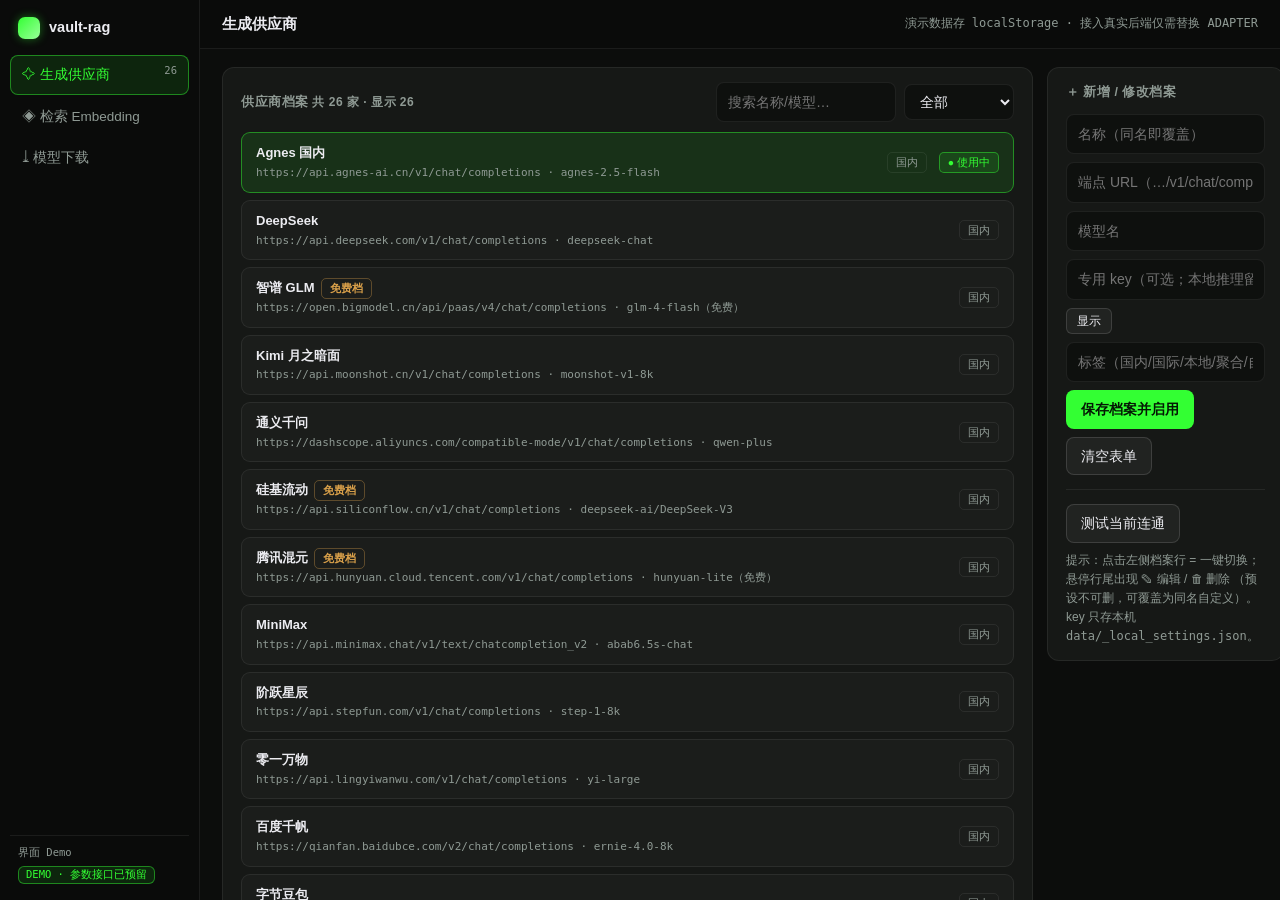
==== docs/model_manager_demo.html @ d308fff3 "docs: standalone model-manager UI demo (cc-switch providers + LM Studio downloader, 26 presets)" ====
<!DOCTYPE html>
<html lang="zh-CN">
<head>
<meta charset="UTF-8">
<meta name="viewport" content="width=device-width, initial-scale=1.0">
<title>vault-rag · 模型管理 Demo</title>
<!--
  ═══════════════════════════════════════════════════════════════
  模型管理界面 Demo（单文件 · 双击即用 · 数据存 localStorage）

  设计目标：
    · 生成供应商管理 = cc-switch 形态（预设库/搜索/增删改/一键切换/测活）
    · 模型下载      = LM Studio 形态（浏览仓库→文件列表→队列进度→已下载）
    · 检索 Embedding = 来源链模式 + 端点档案 + 内置引擎状态

  参数接入：真实环境把底部 ADAPTER 区的 DEMO 置 false，并实现
  window.VaultRagAPI = { get/post/del } 指向后端 /api/* 端点即可，
  界面层只消费参数（profiles/ggufs/presets/downloads），不掺逻辑。
  ═══════════════════════════════════════════════════════════════
-->
<style>
:root {
  --bg: #0c0d0c; --surface: #161816; --surface2: #1e211f;
  --line: rgba(255,255,255,.07); --line2: rgba(255,255,255,.13);
  --fg: #ececf1; --muted: #8f9a94;
  --green: #33ff33; --green-dim: rgba(51,255,51,.11); --green-line: rgba(51,255,51,.45);
  --warn: #d9a04a; --err: #e06c5f;
  --radius: 12px; --mono: "Cascadia Code","JetBrains Mono",Consolas,monospace;
}
* { box-sizing: border-box; margin: 0; padding: 0; }
html, body { height: 100%; }
body { background: var(--bg); color: var(--fg);
  font: 14px/1.6 "Segoe UI Variable","Segoe UI","Microsoft YaHei",sans-serif; }
::-webkit-scrollbar { width: 9px; }
::-webkit-scrollbar-thumb { background: rgba(255,255,255,.12); border-radius: 6px; }
::-webkit-scrollbar-thumb:hover { background: rgba(51,255,51,.5); }

.app { display: flex; height: 100vh; }
/* ---------- 侧栏 ---------- */
.sidebar { width: 200px; flex-shrink: 0; background: #0a0b0a;
  border-right: 1px solid var(--line); padding: 14px 10px; display: flex; flex-direction: column; }
.brand { display: flex; align-items: center; gap: 9px; padding: 2px 8px 14px;
  font-weight: 650; font-size: 14.5px; }
.brand .dot-logo { width: 22px; height: 22px; border-radius: 7px; flex-shrink: 0;
  background: linear-gradient(135deg, #33ff33, #99ff99);
  box-shadow: 0 0 10px rgba(51,255,51,.4); }
.side-nav { flex: 1; }
.nav-item { display: block; width: 100%; text-align: left; background: none;
  border: 1px solid transparent; border-radius: 8px; color: var(--muted);
  font-size: 13.5px; padding: 8px 11px; margin: 2px 0; cursor: pointer; position: relative;
  transition: all .14s; }
.nav-item:hover { color: var(--fg); background: rgba(255,255,255,.045); }
.nav-item.active { color: var(--green); background: var(--green-dim); border-color: var(--green-line); }
.nav-item .cnt { float: right; font: 10.5px var(--mono); color: var(--muted); }
.side-foot { border-top: 1px solid var(--line); padding: 10px 8px 2px;
  font: 10.5px var(--mono); color: var(--muted); }
.demo-badge { display: inline-block; background: var(--green-dim); color: var(--green);
  border: 1px solid var(--green-line); border-radius: 6px; padding: 1px 7px;
  font-size: 10.5px; margin-top: 6px; }

/* ---------- 内容 ---------- */
.content { flex: 1; display: flex; flex-direction: column; min-width: 0; }
.topbar { display: flex; align-items: center; justify-content: space-between;
  padding: 12px 22px; border-bottom: 1px solid var(--line); background: rgba(10,11,10,.8); }
.topbar h2 { font-size: 15px; }
main { flex: 1; overflow-y: auto; padding: 18px 22px; }
.panel { display: none; }
.panel.active { display: block; animation: rise .25s cubic-bezier(.2,.8,.2,1) both; }
@keyframes rise { from { opacity: 0; transform: translateY(8px); } }

/* ---------- 组件 ---------- */
.card { background: var(--surface); border: 1px solid var(--line);
  border-radius: var(--radius); padding: 14px 18px; margin-bottom: 14px; }
.card h3 { font-size: 12.5px; color: var(--muted); letter-spacing: .5px; margin-bottom: 12px; }
.muted { color: var(--muted); } .small { font-size: 12px; }
.mono { font-family: var(--mono); }
.row { display: flex; gap: 8px; align-items: center; margin: 8px 0; flex-wrap: wrap; }
input, select { background: rgba(0,0,0,.32); color: var(--fg); border: 1px solid var(--line);
  border-radius: 8px; padding: 8px 11px; font: inherit; }
input:focus, select:focus { outline: none; border-color: var(--green-line); }
button { background: rgba(255,255,255,.05); color: var(--fg); border: 1px solid var(--line2);
  border-radius: 8px; padding: 7px 14px; cursor: pointer; font: inherit;
  transition: all .14s; }
button:hover { border-color: var(--green-line); background: var(--green-dim); }
button.primary { background: var(--green); border-color: transparent; color: #041804; font-weight: 600; }
button.primary:hover { background: #5cff5c; }
button.danger { color: var(--err); border-color: rgba(224,108,95,.4); }
button.danger:hover { background: rgba(224,108,95,.1); }
button.mini { padding: 3px 10px; font-size: 11.5px; border-radius: 6px; }
.chip { font-size: 12px; color: var(--muted); background: rgba(255,255,255,.035);
  border: 1px solid var(--line); border-radius: 99px; padding: 4px 12px; cursor: pointer; }
.chip.on { color: #041804; background: var(--green); border-color: transparent; font-weight: 600; }
.msg { font-size: 12.5px; } .msg.ok { color: var(--green); } .msg.err { color: var(--err); }

/* ---------- 供应商档案（cc-switch 式） ---------- */
.p-head { display: flex; align-items: center; justify-content: space-between; margin-bottom: 10px; }
.plist { display: flex; flex-direction: column; gap: 7px; }
.prof { display: flex; align-items: center; gap: 12px; border: 1px solid var(--line);
  border-radius: 9px; background: rgba(255,255,255,.025); padding: 10px 14px; cursor: pointer;
  transition: all .15s; }
.prof:hover { border-color: var(--line2); background: rgba(255,255,255,.045); }
.prof.active { border-color: var(--green-line); background: var(--green-dim); }
.prof .body { flex: 1; min-width: 0; }
.prof .name { font-weight: 600; font-size: 13px; display: flex; gap: 6px; align-items: center; }
.prof .sub { color: var(--muted); font-size: 11px; font-family: var(--mono);
  overflow: hidden; text-overflow: ellipsis; white-space: nowrap; }
.tag { font-size: 10.5px; padding: 1px 8px; border-radius: 5px; flex-shrink: 0;
  border: 1px solid var(--line); color: var(--muted); }
.tag.use { color: var(--green); border-color: var(--green-line); background: var(--green-dim); }
.tag.local { color: #7dd3fc; border-color: rgba(125,211,252,.3); }
.tag.free { color: var(--warn); border-color: rgba(217,160,74,.35); }
.tag.key { color: var(--green); border: none; padding: 1px 4px; }
.prof .ops { display: none; gap: 4px; }
.prof:hover .ops { display: flex; }
.grid-2 { display: grid; grid-template-columns: 1.2fr 1fr; gap: 14px; align-items: start; }
@media (max-width: 1000px) { .grid-2 { grid-template-columns: 1fr; } }

/* ---------- 模型下载（LM Studio 式） ---------- */
.dl-row { display: flex; align-items: center; gap: 14px; border: 1px solid var(--line);
  border-radius: 9px; background: rgba(255,255,255,.025); padding: 10px 14px; margin-bottom: 8px; }
.dl-row .body { flex: 1; min-width: 0; }
.dl-row .name { font-weight: 600; font-size: 13px; }
.dl-row .sub { color: var(--muted); font-size: 11px; font-family: var(--mono); }
.qbadge { font-size: 10.5px; font-family: var(--mono); color: var(--green);
  border: 1px solid var(--green-line); border-radius: 5px; padding: 1px 7px; }
.dl-bar { height: 5px; background: rgba(255,255,255,.07); border-radius: 3px; overflow: hidden;
  margin-top: 6px; }
.dl-bar > div { height: 100%; width: 0; background: var(--green); transition: width .3s linear; }
.dl-info { font: 11px var(--mono); color: var(--muted); margin-top: 4px; }
.pulse-dot { display: inline-block; width: 7px; height: 7px; border-radius: 50%;
  background: var(--green); animation: blink 1s steps(2) infinite; margin-right: 6px; }
@keyframes blink { 50% { opacity: .25; } }
</style>
</head>
<body>
<div class="app">
  <aside class="sidebar">
    <div class="brand"><span class="dot-logo"></span> vault-rag</div>
    <div class="side-nav">
      <button class="nav-item active" data-nav="prov">✧ 生成供应商 <span class="cnt" id="cnt-prov"></span></button>
      <button class="nav-item" data-nav="emb">◈ 检索 Embedding</button>
      <button class="nav-item" data-nav="dl">⤓ 模型下载 <span class="cnt" id="cnt-dl"></span></button>
    </div>
    <div class="side-foot">
      界面 Demo<span class="demo-badge">DEMO · 参数接口已预留</span>
    </div>
  </aside>

  <div class="content">
    <div class="topbar"><h2 id="page-title">生成供应商</h2>
      <span class="mono muted small" id="head-info"></span></div>
    <main>

      <!-- ============ 生成供应商（cc-switch 式） ============ -->
      <div class="panel active" id="panel-prov">
        <div class="grid-2">
          <div class="card">
            <div class="p-head">
              <h3 style="margin:0">供应商档案 <span class="muted small" id="prov-total"></span></h3>
              <div class="row" style="margin:0">
                <input id="prov-q" placeholder="搜索名称/模型…" style="width:180px">
                <select id="prov-tag" style="width:110px">
                  <option value="">全部</option><option>国内</option><option>国际</option>
                  <option>本地</option><option>聚合</option><option>自定义</option>
                </select>
              </div>
            </div>
            <div class="plist" id="prov-list"></div>
          </div>
          <div class="card">
            <h3 id="np-title">＋ 新增 / 修改档案</h3>
            <div class="row"><input id="np-name" placeholder="名称（同名即覆盖）"></div>
            <div class="row"><input id="np-url" placeholder="端点 URL（…/v1/chat/completions）"></div>
            <div class="row"><input id="np-model" placeholder="模型名"></div>
            <div class="row"><input id="np-key" type="password" placeholder="专用 key（可选；本地推理留空）">
              <button class="mini" id="np-eye">显示</button></div>
            <div class="row"><input id="np-tag" placeholder="标签（国内/国际/本地/聚合/自定义）"></div>
            <div class="row">
              <button class="primary" id="np-save">保存档案并启用</button>
              <button id="np-reset">清空表单</button>
            </div>
            <div class="msg" id="np-msg"></div>
            <hr style="border:none;border-top:1px solid var(--line);margin:14px 0">
            <div class="row">
              <button id="prov-test">测试当前连通</button>
              <span class="msg" id="prov-test-msg"></span>
            </div>
            <p class="muted small">提示：点击左侧档案行 = 一键切换；悬停行尾出现 ✎ 编辑 / 🗑 删除
              （预设不可删，可覆盖为同名自定义）。key 只存本机 <code>data/_local_settings.json</code>。</p>
          </div>
        </div>
      </div>

      <!-- ============ 检索 Embedding ============ -->
      <div class="panel" id="panel-emb">
        <div class="card">
          <h3>向量来源链</h3>
          <p class="muted small">自动：HTTP 端点 → 内置 llama.cpp → 关键词（逐级降级，不阻塞检索）。</p>
          <div class="row" id="emb-mode">
            <label class="chip on" data-m="auto">● 自动（推荐）</label>
            <label class="chip" data-m="http">仅 HTTP 端点</label>
            <label class="chip" data-m="llamacpp">仅内置 llama.cpp</label>
            <label class="chip" data-m="off">纯关键词</label>
          </div>
        </div>
        <div class="grid-2">
          <div class="card">
            <h3>HTTP 端点档案</h3>
            <div class="plist" id="emb-list"></div>
            <h3 class="mt">＋ 新增 / 修改端点</h3>
            <div class="row"><input id="ep-name" placeholder="名称（如 LM Studio）"></div>
            <div class="row"><input id="ep-url" placeholder="URL（…/v1/embeddings）"></div>
            <div class="row"><input id="ep-model" placeholder="模型名"></div>
            <div class="row"><input id="ep-key" type="password" placeholder="key（云端用；本地留空）"></div>
            <div class="row"><button class="primary" id="ep-save">保存端点并启用</button>
              <span class="muted small">快捷：</span>
              <button class="mini" data-epq="LM Studio">LM Studio</button>
              <button class="mini" data-epq="内置 llama-server">llama-server</button>
              <button class="mini" data-epq="硅基流动">硅基流动</button></div>
          </div>
          <div class="card">
            <h3>内置 llama.cpp <span id="llama-state" class="muted small"></span></h3>
            <div class="kv" id="llama-info"></div>
            <h3 class="mt">已下载模型 <span class="muted small">（点击选用）</span></h3>
            <div class="plist" id="gguf-list"></div>
          </div>
        </div>
      </div>

      <!-- ============ 模型下载（LM Studio 式） ============ -->
      <div class="panel" id="panel-dl">
        <div class="card">
          <h3>浏览仓库 <span class="muted small">（HuggingFace GGUF · hf-mirror 可选）</span></h3>
          <div class="row">
            <input id="hf-repo" style="flex:1" value="Qwen/Qwen3-Embedding-0.6B-GGUF"
                   placeholder="仓库 id，如 Qwen/Qwen3-Embedding-0.6B-GGUF">
            <label class="chip on" id="hf-mirror">hf-mirror 镜像</label>
            <button class="primary" id="hf-browse">浏览文件</button>
          </div>
          <div class="row" id="hf-quick"></div>
          <div id="hf-files" class="plist muted small">输入仓库后点「浏览文件」</div>
        </div>
        <div class="card">
          <h3>下载队列 <span class="muted small" id="dl-hint"></span></h3>
          <div id="dl-queue" class="muted small">（无进行中任务）</div>
        </div>
        <div class="card">
          <h3>已下载模型 <span class="muted small" id="dl-done-hint"></span></h3>
          <div id="dl-done" class="plist"></div>
        </div>
      </div>

    </main>
  </div>
</div>

<script>
"use strict";
/* ══════════════ ADAPTER（真实环境替换此区即可） ══════════════ */
const DEMO = true;
const store = {
  get(k, d) { try { const v = localStorage.getItem("vr_" + k); return v ? JSON.parse(v) : d; } catch { return d; } },
  set(k, v) { localStorage.setItem("vr_" + k, JSON.stringify(v)); },
};
async function API(path, params) {           // DEMO：全部本地模拟
  if (!DEMO) return fetch(path, params);      // 真实：post/get 到 /api/*
  await new Promise(r => setTimeout(r, 120));
  return { demo: true };
}

/* ══════════════ 供应商预设库（25 家） ══════════════ */
const PRESETS = [
  // —— 国内 ——
  { name: "Agnes 国内",    tag: "国内", url: "https://api.agnes-ai.cn/v1/chat/completions",                 model: "agnes-2.5-flash" },
  { name: "DeepSeek",      tag: "国内", url: "https://api.deepseek.com/v1/chat/completions",               model: "deepseek-chat" },
  { name: "智谱 GLM",      tag: "国内", url: "https://open.bigmodel.cn/api/paas/v4/chat/completions",      model: "glm-4-flash（免费）", free: true },
  { name: "Kimi 月之暗面", tag: "国内", url: "https://api.moonshot.cn/v1/chat/completions",                model: "moonshot-v1-8k" },
  { name: "通义千问",      tag: "国内", url: "https://dashscope.aliyuncs.com/compatible-mode/v1/chat/completions", model: "qwen-plus" },
  { name: "硅基流动",      tag: "国内", url: "https://api.siliconflow.cn/v1/chat/completions",             model: "deepseek-ai/DeepSeek-V3", free: true },
  { name: "腾讯混元",      tag: "国内", url: "https://api.hunyuan.cloud.tencent.com/v1/chat/completions",  model: "hunyuan-lite（免费）", free: true },
  { name: "MiniMax",       tag: "国内", url: "https://api.minimax.chat/v1/text/chatcompletion_v2",         model: "abab6.5s-chat" },
  { name: "阶跃星辰",      tag: "国内", url: "https://api.stepfun.com/v1/chat/completions",                model: "step-1-8k" },
  { name: "零一万物",      tag: "国内", url: "https://api.lingyiwanwu.com/v1/chat/completions",            model: "yi-large" },
  { name: "百度千帆",      tag: "国内", url: "https://qianfan.baidubce.com/v2/chat/completions",           model: "ernie-4.0-8k" },
  { name: "字节豆包",      tag: "国内", url: "https://ark.cn-beijing.volces.com/api/v3/chat/completions",  model: "doubao-pro-32k" },
  // —— 国际 ——
  { name: "OpenAI",        tag: "国际", url: "https://api.openai.com/v1/chat/completions",                 model: "gpt-4o-mini" },
  { name: "OpenRouter",    tag: "聚合", url: "https://openrouter.ai/api/v1/chat/completions",              model: "openrouter/auto" },
  { name: "Gemini",        tag: "国际", url: "https://generativelanguage.googleapis.com/v1beta/openai/chat/completions", model: "gemini-2.0-flash", free: true },
  { name: "Groq",          tag: "国际", url: "https://api.groq.com/openai/v1/chat/completions",            model: "llama-3.3-70b-versatile", free: true },
  { name: "Mistral",       tag: "国际", url: "https://api.mistral.ai/v1/chat/completions",                 model: "mistral-small-latest" },
  { name: "xAI Grok",      tag: "国际", url: "https://api.x.ai/v1/chat/completions",                       model: "grok-beta" },
  { name: "Together",      tag: "聚合", url: "https://api.together.xyz/v1/chat/completions",               model: "meta-llama/Llama-3.3-70B-Instruct-Turbo" },
  { name: "Fireworks",     tag: "聚合", url: "https://api.fireworks.ai/inference/v1/chat/completions",     model: "accounts/fireworks/models/llama-v3p3-70b-instruct" },
  { name: "Cerebras",      tag: "国际", url: "https://api.cerebras.ai/v1/chat/completions",                model: "llama3.1-8b", free: true },
  { name: "Perplexity",    tag: "国际", url: "https://api.perplexity.ai/chat/completions",                 model: "sonar" },
  // —— 本地 ——
  { name: "LM Studio",     tag: "本地", url: "http://127.0.0.1:1234/v1/chat/completions",   model: "（已加载模型）", local: true },
  { name: "Ollama",        tag: "本地", url: "http://127.0.0.1:11434/v1/chat/completions",  model: "llama3.1", local: true },
  { name: "llama.cpp",     tag: "本地", url: "http://127.0.0.1:8080/v1/chat/completions",   model: "qwen3", local: true },
  { name: "vLLM",          tag: "本地", url: "http://127.0.0.1:8000/v1/chat/completions",   model: "（部署的模型）", local: true },
];

const EMB_PRESETS = [
  { name: "LM Studio",          url: "http://127.0.0.1:1234/v1/embeddings",  model: "text-embedding-qwen3-embedding-0.6b", local: true },
  { name: "内置 llama-server",  url: "http://127.0.0.1:18900/v1/embeddings", model: "qwen3", local: true },
  { name: "硅基流动 Qwen3",     url: "https://api.siliconflow.cn/v1/embeddings", model: "Qwen/Qwen3-Embedding-0.6B", free: false },
];

const HF_CATALOG = {
  "Qwen/Qwen3-Embedding-0.6B-GGUF": [
    { file: "Qwen3-Embedding-0.6B-Q8_0.gguf",   mb: 650, q: "Q8_0" },
    { file: "Qwen3-Embedding-0.6B-Q6_K.gguf",   mb: 550, q: "Q6_K" },
    { file: "Qwen3-Embedding-0.6B-Q5_K_M.gguf", mb: 480, q: "Q5_K_M" },
    { file: "Qwen3-Embedding-0.6B-Q4_K_M.gguf", mb: 380, q: "Q4_K_M" },
  ],
  "Qwen/Qwen3-Embedding-4B-GGUF": [
    { file: "Qwen3-Embedding-4B-Q8_0.gguf", mb: 4300, q: "Q8_0" },
    { file: "Qwen3-Embedding-4B-Q4_K_M.gguf", mb: 2500, q: "Q4_K_M" },
  ],
  "Qwen/Qwen3-Embedding-8B-GGUF": [
    { file: "Qwen3-Embedding-8B-Q8_0.gguf", mb: 8300, q: "Q8_0" },
    { file: "Qwen3-Embedding-8B-Q4_K_M.gguf", mb: 4900, q: "Q4_K_M" },
  ],
  "nomic-ai/nomic-embed-text-v1.5-GGUF": [
    { file: "nomic-embed-text-v1.5.Q8_0.gguf", mb: 84, q: "Q8_0" },
    { file: "nomic-embed-text-v1.5.Q4_K_M.gguf", mb: 60, q: "Q4_K_M" },
  ],
};

/* ══════════════ 状态 ══════════════ */
let profiles = store.get("profiles", PRESETS.map(p => ({ ...p })));
let active   = store.get("active", "Agnes 国内");
let embMode  = store.get("embMode", "auto");
let embProfiles = store.get("embProfiles", EMB_PRESETS.map(p => ({ ...p })));
let embActive = store.get("embActive", "LM Studio");
let ggufs    = store.get("ggufs", [{ file: "Qwen3-Embedding-0.6B-Q8_0.gguf", mb: 650 }]);
let ggufUse  = store.get("ggufUse", "Qwen3-Embedding-0.6B-Q8_0.gguf");
let downloads = store.get("downloads", {});      // {file: {mb_total, mb_done, speed}}
let hfFiles = [], hfRepo = store.get("hfRepo", "Qwen/Qwen3-Embedding-0.6B-GGUF");

function save() {
  store.set("profiles", profiles); store.set("active", active);
  store.set("embMode", embMode); store.set("embProfiles", embProfiles);
  store.set("embActive", embActive); store.set("ggufs", ggufs);
  store.set("ggufUse", ggufUse); store.set("downloads", downloads);
  store.set("hfRepo", hfRepo);
}
const esc = s => String(s ?? "").replace(/&/g, "&amp;").replace(/</g, "&lt;").replace(/>/g, "&gt;");
const $ = id => document.getElementById(id);

/* ══════════════ 导航 ══════════════ */
const TITLES = { prov: "生成供应商", emb: "检索 Embedding", dl: "模型下载" };
document.querySelectorAll(".nav-item").forEach(b =>
  b.addEventListener("click", () => {
    document.querySelectorAll(".nav-item").forEach(x => x.classList.remove("active"));
    document.querySelectorAll(".panel").forEach(x => x.classList.remove("active"));
    b.classList.add("active");
    $("panel-" + b.dataset.nav).classList.add("active");
    $("page-title").textContent = TITLES[b.dataset.nav];
    if (b.dataset.nav === "prov") renderProv();
    if (b.dataset.nav === "emb") renderEmb();
    if (b.dataset.nav === "dl") { $("hf-repo").value = hfRepo; renderDlPage(); }
  }));

/* ══════════════ 生成供应商 ══════════════ */
function renderProv() {
  const q = ($("prov-q").value || "").toLowerCase();
  const tag = $("prov-tag").value;
  const list = profiles.filter(p =>
    (!tag || (p.tag || "自定义") === tag || (tag === "自定义" && p.custom)) &&
    (!q || p.name.toLowerCase().includes(q) || p.model.toLowerCase().includes(q) || p.url.toLowerCase().includes(q)));
  $("prov-total").textContent = `共 ${profiles.length} 家 · 显示 ${list.length}`;
  $("cnt-prov").textContent = profiles.length;
  const box = $("prov-list");
  box.innerHTML = "";
  list.forEach(p => {
    const act = p.name === active;
    const row = document.createElement("div");
    row.className = "prof" + (act ? " active" : "");
    row.innerHTML =
      `<div class="body"><div class="name">${esc(p.name)}` +
      (p.free ? ` <span class="tag free">免费档</span>` : ``) +
      (p.local ? ` <span class="tag local">本地</span>` : ``) +
      (p.key ? `<span class="tag key" title="档案自带 key">🔑</span>` : ``) +
      `</div><div class="sub">${esc(p.url)} · ${esc(p.model)}</div></div>` +
      (p.custom ? `<span class="tag">自定义</span>` : `<span class="tag">${esc(p.tag || "")}</span>`) +
      (act ? `<span class="tag use">● 使用中</span>` : ``) +
      `<div class="ops"><button class="mini" data-edit="${esc(p.name)}">✎</button>` +
      (p.custom || p.key ? `<button class="mini danger" data-del="${esc(p.name)}">🗑</button>` : ``) + `</div>`;
    row.addEventListener("click", async (e) => {
      const ed = e.target.closest("[data-edit]");
      const del = e.target.closest("[data-del]");
      if (ed) { fillForm(p); return; }
      if (del) {
        if (!confirm(`删除档案「${p.name}」？`)) return;
        profiles = profiles.filter(x => x.name !== p.name);
        if (active === p.name) active = profiles[0].name;
        save(); renderProv(); return;
      }
      active = p.name; save(); renderProv();
    });
    box.appendChild(row);
  });
}
function fillForm(p) {
  $("np-title").textContent = "✎ 编辑档案 · " + p.name;
  $("np-name").value = p.name; $("np-url").value = p.url;
  $("np-model").value = p.model; $("np-key").value = p.key || "";
  $("np-tag").value = p.tag || ""; $("np-name").focus();
}
$("prov-q").addEventListener("input", renderProv);
$("prov-tag").addEventListener("change", renderProv);
$("np-eye").addEventListener("click", () => {
  const k = $("np-key"); k.type = k.type === "password" ? "text" : "password";
});
$("np-reset").addEventListener("click", () => {
  ["np-name", "np-url", "np-model", "np-key", "np-tag"].forEach(id => $(id).value = "");
  $("np-title").textContent = "＋ 新增 / 修改档案";
});
$("np-save").addEventListener("click", () => {
  const name = $("np-name").value.trim(), url = $("np-url").value.trim();
  const model = $("np-model").value.trim(), key = $("np-key").value.trim();
  const tag = $("np-tag").value.trim() || "自定义";
  if (!name || !url) { $("np-msg").className = "msg err"; $("np-msg").textContent = "名称与 URL 必填"; return; }
  const i = profiles.findIndex(p => p.name === name);
  const prof = { name, url, model, tag: i >= 0 ? (profiles[i].tag || tag) : tag,
                 custom: true, ...(key ? { key } : {}) };
  if (i >= 0) profiles[i] = prof; else profiles.push(prof);
  active = name; save(); renderProv();
  $("np-msg").className = "msg ok"; $("np-msg").textContent = `✓ 已保存并启用「${name}」`;
  setTimeout(() => $("np-msg").textContent = "", 3000);
});
$("prov-test").addEventListener("click", () => {
  const el = $("prov-test-msg");
  el.className = "msg muted"; let ms = 0;
  const t = setInterval(() => { ms += 80; el.textContent = `测试中 ${ms}ms…`; }, 80);
  setTimeout(() => {
    clearInterval(t);
    const ok = Math.random() > 0.25 || active.includes("国内");
    el.className = "msg " + (ok ? "ok" : "err");
    el.textContent = ok ? `✓ 连通（${300 + Math.floor(Math.random() * 500)}ms）` : "✗ 连接失败（检查 key/网络）";
  }, 900);
});

/* ══════════════ 检索 Embedding ══════════════ */
function renderEmb() {
  document.querySelectorAll("#emb-mode .chip").forEach(c =>
    c.classList.toggle("on", c.dataset.m === embMode));
  const list = $("emb-list");
  list.innerHTML = "";
  embProfiles.forEach(p => {
    const act = p.name === embActive;
    const row = document.createElement("div");
    row.className = "prof" + (act ? " active" : "");
    row.innerHTML =
      `<div class="body"><div class="name">${esc(p.name)}${p.key ? `<span class="tag key">🔑</span>` : ``}</div>` +
      `<div class="sub">${esc(p.url)} · ${esc(p.model)}</div></div>` +
      (p.local ? `<span class="tag local">本地</span>` : ``) +
      (act ? `<span class="tag use">● 使用中</span>` : ``) +
      `<div class="ops"><button class="mini" data-edit="${esc(p.name)}">✎</button>` +
      `<button class="mini" data-del="${esc(p.name)}">🗑</button></div>`;
    row.addEventListener("click", (e) => {
      const ed = e.target.closest("[data-edit]");
      const del = e.target.closest("[data-del]");
      if (ed) { $("ep-name").value = p.name; $("ep-url").value = p.url;
                $("ep-model").value = p.model; $("ep-key").value = p.key || ""; return; }
      if (del) { if (!confirm(`删除端点「${p.name}」？`)) return;
        embProfiles = embProfiles.filter(x => x.name !== p.name);
        if (embActive === p.name) embActive = embProfiles[0].name;
        save(); renderEmb(); return; }
      embActive = p.name; save(); renderEmb();
    });
    list.appendChild(row);
  });
  $("llama-state").innerHTML = `<span style="color:var(--green)">✓ 就绪</span>`;
  $("llama-info").innerHTML =
    `<div class="row"><span class="muted" style="min-width:64px">服务端</span>` +
    `<span class="mono small">llama-server.exe（内置，按需拉起）</span></div>` +
    `<div class="row"><span class="muted" style="min-width:64px">当前模型</span>` +
    `<span class="mono small">${esc(ggufUse)}</span></div>`;
  renderGgufs();
}
document.querySelectorAll("#emb-mode .chip").forEach(c => c.addEventListener("click", () => {
  embMode = c.dataset.m; save(); renderEmb();
}));
document.querySelectorAll("[data-epq]").forEach(b => b.addEventListener("click", () => {
  const p = embProfiles.find(x => x.name === b.dataset.epq);
  if (p) { $("ep-name").value = p.name; $("ep-url").value = p.url;
           $("ep-model").value = p.model; $("ep-key").value = p.key || ""; }
}));
$("ep-save").addEventListener("click", () => {
  const name = $("ep-name").value.trim(), url = $("ep-url").value.trim();
  if (!name || !url) { alert("名称与 URL 必填"); return; }
  const key = $("ep-key").value.trim();
  const i = embProfiles.findIndex(x => x.name === name);
  const prof = { name, url, model: $("ep-model").value.trim(),
                 local: url.includes("127.0.0.1") || url.includes("localhost"), ...(key ? { key } : {}) };
  if (i >= 0) embProfiles[i] = prof; else embProfiles.push(prof);
  embActive = name; save(); renderEmb();
});
function renderGgufs() {
  const box = $("gguf-list");
  box.innerHTML = "";
  ggufs.forEach(g => {
    const act = g.file === ggufUse;
    const row = document.createElement("div");
    row.className = "prof" + (act ? " active" : "");
    row.innerHTML =
      `<div class="body"><div class="name">${esc(g.file)}</div></div>` +
      `<span class="p-tag">${g.mb} MB</span>` +
      (act ? `<span class="tag use">● 使用中</span>` : ``) +
      `<div class="ops"><button class="mini danger" data-del="${esc(g.file)}">🗑</button></div>`;
    row.addEventListener("click", (e) => {
      if (e.target.closest("[data-del]")) {
        if (!confirm(`删除 ${g.file}？`)) return;
        ggufs = ggufs.filter(x => x.file !== g.file);
        if (ggufUse === g.file && ggufs.length) ggufUse = ggufs[0].file;
        save(); renderEmb(); return;
      }
      ggufUse = g.file; save(); renderEmb();
    });
    box.appendChild(row);
  });
}

/* ══════════════ 模型下载（LM Studio 式） ══════════════ */
$("hf-mirror").addEventListener("click", () => $("hf-mirror").classList.toggle("on"));
$("hf-browse").addEventListener("click", () => {
  hfRepo = $("hf-repo").value.trim(); save();
  const box = $("hf-files");
  const files = HF_CATALOG[hfRepo];
  if (!files) { box.innerHTML = `<span class="empty">未收录该仓库（demo 目录有限）——真实环境走 HF API 拉文件列表</span>`; return; }
  box.innerHTML = "";
  files.forEach(f => {
    const dling = downloads[f.file] && !downloads[f.file].done;
    const doneFile = ggufs.find(g => g.file === f.file);
    const row = document.createElement("div");
    row.className = "dl-row";
    row.innerHTML =
      `<div class="body"><div class="name">${esc(f.file)}</div>` +
      `<div class="sub">${esc(hfRepo)}</div>` +
      `<div class="dl-bar" style="display:${dling ? "block" : "none"}"><div style="width:${dling ? downloads[f.file].pct : 0}%"></div></div>` +
      (dling ? `<div class="dl-info">${downloads[f.file].pct}% · ${downloads[f.file].speed} MB/s</div>` : ``) +
      `</div><span class="qbadge">${f.q}</span><span class="muted small">${f.mb} MB</span>` +
      (doneFile ? `<span class="tag use">✓ 已下载</span>`
                : `<button class="primary mini" data-dl="${esc(f.file)}" ${dling ? "disabled" : ""}>${dling ? "下载中" : "下载"}</button>`);
    const btn = row.querySelector("[data-dl]");
    if (btn) btn.addEventListener("click", () => startDownload(f));
    box.appendChild(row);
  });
  if (Object.keys(downloads).some(k => downloads[k].done === false)) tickDownloads();
});
function startDownload(f) {
  downloads[f.file] = { mb_total: f.mb, mb_done: 0, pct: 0, speed: (2 + Math.random() * 6).toFixed(1), done: false };
  save(); $("hf-browse").click();       // 重渲染当前列表进入进度态
}
function tickDownloads() {
  let any = false;
  for (const [file, d] of Object.entries(downloads)) {
    if (d.done) continue;
    any = true;
    d.mb_done = Math.min(d.mb_total, d.mb_done + Number(d.speed) * 0.6);
    d.pct = Math.round(d.mb_done / d.mb_total * 100);
    if (d.mb_done >= d.mb_total) {
      d.done = true;
      if (!ggufs.find(g => g.file === file)) ggufs.push({ file, mb: d.mb_total });
      save();
    }
  }
  save();
  if (any && $("panel-dl").classList.contains("active")) $("hf-browse").click();
  const q = $("dl-queue");
  const act = Object.entries(downloads).find(([f, d]) => !d.done);
  q.innerHTML = act
    ? `<div class="dl-row"><span class="pulse-dot"></span><div class="body"><div class="name">${esc(act[0])}</div>` +
      `<div class="dl-bar"><div style="width:${act[1].pct}%"></div></div></div>` +
      `<span class="dl-info">${act[1].pct}% · ${act[1].speed} MB/s</span></div>`
    : `（无进行中任务）`;
  if (any) setTimeout(tickDownloads, 600);
}
if (Object.keys(downloads).some(k => !downloads[k].done)) tickDownloads();

/* ══════════════ 启动 ══════════════ */
$("prov-q") && renderProv();
renderEmb();
$("head-info").textContent = `演示数据存 localStorage · 接入真实后端仅需替换 ADAPTER`;
</script>
</body>
</html>
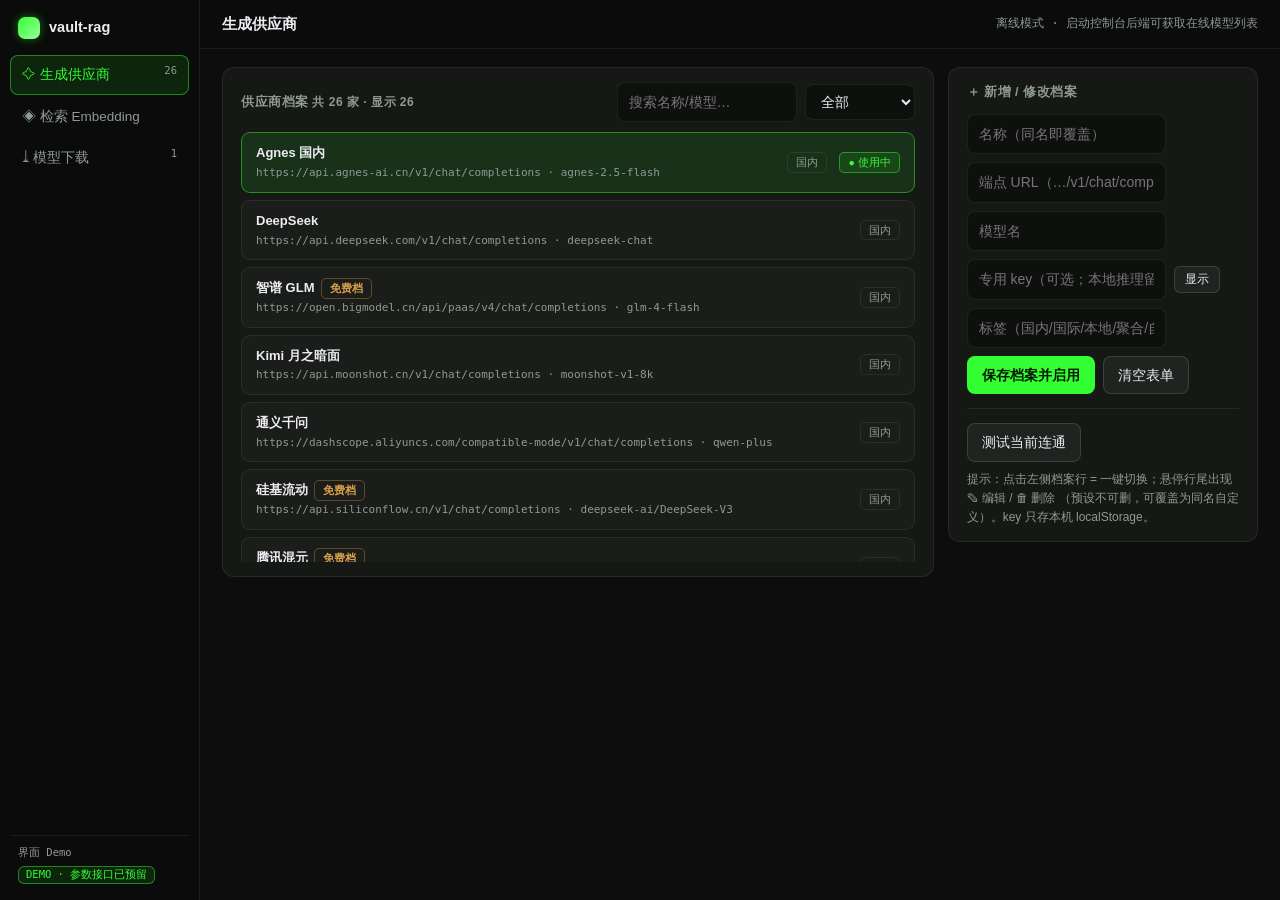
==== commit 87254aba: "demo: real HF model search (LM Studio style) via local backend proxy - demo 下载页接真实数据：检测本地控制台(8765)在线" ====
--- a/docs/model_manager_demo.html
+++ b/docs/model_manager_demo.html
@@ -10,12 +10,13 @@
 
   设计目标：
     · 生成供应商管理 = cc-switch 形态（预设库/搜索/增删改/一键切换/测活）
-    · 模型下载      = LM Studio 形态（浏览仓库→文件列表→队列进度→已下载）
+    · 模型下载      = LM Studio 形态（搜索模型→仓库→文件列表→队列进度→已下载）
     · 检索 Embedding = 来源链模式 + 端点档案 + 内置引擎状态
 
   参数接入：真实环境把底部 ADAPTER 区的 DEMO 置 false，并实现
   window.VaultRagAPI = { get/post/del } 指向后端 /api/* 端点即可，
   界面层只消费参数（profiles/ggufs/presets/downloads），不掺逻辑。
+  另：检测到本地控制台(8765)在线时，模型搜索/文件列表走真实 HF 数据。
   ═══════════════════════════════════════════════════════════════
 -->
 <style>
@@ -34,9 +35,7 @@
 ::-webkit-scrollbar { width: 9px; }
 ::-webkit-scrollbar-thumb { background: rgba(255,255,255,.12); border-radius: 6px; }
 ::-webkit-scrollbar-thumb:hover { background: rgba(51,255,51,.5); }
-
 .app { display: flex; height: 100vh; }
-/* ---------- 侧栏 ---------- */
 .sidebar { width: 200px; flex-shrink: 0; background: #0a0b0a;
   border-right: 1px solid var(--line); padding: 14px 10px; display: flex; flex-direction: column; }
 .brand { display: flex; align-items: center; gap: 9px; padding: 2px 8px 14px;
@@ -47,7 +46,7 @@
 .side-nav { flex: 1; }
 .nav-item { display: block; width: 100%; text-align: left; background: none;
   border: 1px solid transparent; border-radius: 8px; color: var(--muted);
-  font-size: 13.5px; padding: 8px 11px; margin: 2px 0; cursor: pointer; position: relative;
+  font-size: 13.5px; padding: 8px 11px; margin: 2px 0; cursor: pointer;
   transition: all .14s; }
 .nav-item:hover { color: var(--fg); background: rgba(255,255,255,.045); }
 .nav-item.active { color: var(--green); background: var(--green-dim); border-color: var(--green-line); }
@@ -57,8 +56,6 @@
 .demo-badge { display: inline-block; background: var(--green-dim); color: var(--green);
   border: 1px solid var(--green-line); border-radius: 6px; padding: 1px 7px;
   font-size: 10.5px; margin-top: 6px; }
-
-/* ---------- 内容 ---------- */
 .content { flex: 1; display: flex; flex-direction: column; min-width: 0; }
 .topbar { display: flex; align-items: center; justify-content: space-between;
   padding: 12px 22px; border-bottom: 1px solid var(--line); background: rgba(10,11,10,.8); }
@@ -67,8 +64,6 @@
 .panel { display: none; }
 .panel.active { display: block; animation: rise .25s cubic-bezier(.2,.8,.2,1) both; }
 @keyframes rise { from { opacity: 0; transform: translateY(8px); } }
-
-/* ---------- 组件 ---------- */
 .card { background: var(--surface); border: 1px solid var(--line);
   border-radius: var(--radius); padding: 14px 18px; margin-bottom: 14px; }
 .card h3 { font-size: 12.5px; color: var(--muted); letter-spacing: .5px; margin-bottom: 12px; }
@@ -79,8 +74,7 @@
   border-radius: 8px; padding: 8px 11px; font: inherit; }
 input:focus, select:focus { outline: none; border-color: var(--green-line); }
 button { background: rgba(255,255,255,.05); color: var(--fg); border: 1px solid var(--line2);
-  border-radius: 8px; padding: 7px 14px; cursor: pointer; font: inherit;
-  transition: all .14s; }
+  border-radius: 8px; padding: 7px 14px; cursor: pointer; font: inherit; transition: all .14s; }
 button:hover { border-color: var(--green-line); background: var(--green-dim); }
 button.primary { background: var(--green); border-color: transparent; color: #041804; font-weight: 600; }
 button.primary:hover { background: #5cff5c; }
@@ -91,10 +85,8 @@
   border: 1px solid var(--line); border-radius: 99px; padding: 4px 12px; cursor: pointer; }
 .chip.on { color: #041804; background: var(--green); border-color: transparent; font-weight: 600; }
 .msg { font-size: 12.5px; } .msg.ok { color: var(--green); } .msg.err { color: var(--err); }
-
-/* ---------- 供应商档案（cc-switch 式） ---------- */
 .p-head { display: flex; align-items: center; justify-content: space-between; margin-bottom: 10px; }
-.plist { display: flex; flex-direction: column; gap: 7px; }
+.plist { display: flex; flex-direction: column; gap: 7px; max-height: 430px; overflow-y: auto; }
 .prof { display: flex; align-items: center; gap: 12px; border: 1px solid var(--line);
   border-radius: 9px; background: rgba(255,255,255,.025); padding: 10px 14px; cursor: pointer;
   transition: all .15s; }
@@ -114,8 +106,6 @@
 .prof:hover .ops { display: flex; }
 .grid-2 { display: grid; grid-template-columns: 1.2fr 1fr; gap: 14px; align-items: start; }
 @media (max-width: 1000px) { .grid-2 { grid-template-columns: 1fr; } }
-
-/* ---------- 模型下载（LM Studio 式） ---------- */
 .dl-row { display: flex; align-items: center; gap: 14px; border: 1px solid var(--line);
   border-radius: 9px; background: rgba(255,255,255,.025); padding: 10px 14px; margin-bottom: 8px; }
 .dl-row .body { flex: 1; min-width: 0; }
@@ -145,13 +135,11 @@
       界面 Demo<span class="demo-badge">DEMO · 参数接口已预留</span>
     </div>
   </aside>
-
   <div class="content">
     <div class="topbar"><h2 id="page-title">生成供应商</h2>
       <span class="mono muted small" id="head-info"></span></div>
     <main>
 
-      <!-- ============ 生成供应商（cc-switch 式） ============ -->
       <div class="panel active" id="panel-prov">
         <div class="grid-2">
           <div class="card">
@@ -186,12 +174,11 @@
               <span class="msg" id="prov-test-msg"></span>
             </div>
             <p class="muted small">提示：点击左侧档案行 = 一键切换；悬停行尾出现 ✎ 编辑 / 🗑 删除
-              （预设不可删，可覆盖为同名自定义）。key 只存本机 <code>data/_local_settings.json</code>。</p>
+              （预设不可删，可覆盖为同名自定义）。key 只存本机 localStorage。</p>
           </div>
         </div>
       </div>
 
-      <!-- ============ 检索 Embedding ============ -->
       <div class="panel" id="panel-emb">
         <div class="card">
           <h3>向量来源链</h3>
@@ -227,18 +214,21 @@
         </div>
       </div>
 
-      <!-- ============ 模型下载（LM Studio 式） ============ -->
       <div class="panel" id="panel-dl">
         <div class="card">
-          <h3>浏览仓库 <span class="muted small">（HuggingFace GGUF · hf-mirror 可选）</span></h3>
+          <h3>搜索模型 <span class="muted small">（LM Studio 式：关键词或仓库 id；检测到本地控制台在线时拉真实 HF 数据）</span></h3>
+          <div class="row">
+            <input id="hf-kw" style="flex:1"
+                   placeholder="搜索：关键词（qwen3 embedding）或仓库 id（Qwen/Qwen3-Embedding-0.6B-GGUF）">
+            <button class="primary" id="hf-search">🔍 搜索模型</button>
+          </div>
           <div class="row">
             <input id="hf-repo" style="flex:1" value="Qwen/Qwen3-Embedding-0.6B-GGUF"
-                   placeholder="仓库 id，如 Qwen/Qwen3-Embedding-0.6B-GGUF">
+                   placeholder="仓库 id">
             <label class="chip on" id="hf-mirror">hf-mirror 镜像</label>
-            <button class="primary" id="hf-browse">浏览文件</button>
+            <button id="hf-browse">浏览文件</button>
           </div>
-          <div class="row" id="hf-quick"></div>
-          <div id="hf-files" class="plist muted small">输入仓库后点「浏览文件」</div>
+          <div id="hf-files" class="plist muted small">输入关键词或仓库后搜索</div>
         </div>
         <div class="card">
           <h3>下载队列 <span class="muted small" id="dl-hint"></span></h3>
@@ -262,92 +252,9 @@
   get(k, d) { try { const v = localStorage.getItem("vr_" + k); return v ? JSON.parse(v) : d; } catch { return d; } },
   set(k, v) { localStorage.setItem("vr_" + k, JSON.stringify(v)); },
 };
-async function API(path, params) {           // DEMO：全部本地模拟
-  if (!DEMO) return fetch(path, params);      // 真实：post/get 到 /api/*
-  await new Promise(r => setTimeout(r, 120));
-  return { demo: true };
-}
-
-/* ══════════════ 供应商预设库（25 家） ══════════════ */
-const PRESETS = [
-  // —— 国内 ——
-  { name: "Agnes 国内",    tag: "国内", url: "https://api.agnes-ai.cn/v1/chat/completions",                 model: "agnes-2.5-flash" },
-  { name: "DeepSeek",      tag: "国内", url: "https://api.deepseek.com/v1/chat/completions",               model: "deepseek-chat" },
-  { name: "智谱 GLM",      tag: "国内", url: "https://open.bigmodel.cn/api/paas/v4/chat/completions",      model: "glm-4-flash（免费）", free: true },
-  { name: "Kimi 月之暗面", tag: "国内", url: "https://api.moonshot.cn/v1/chat/completions",                model: "moonshot-v1-8k" },
-  { name: "通义千问",      tag: "国内", url: "https://dashscope.aliyuncs.com/compatible-mode/v1/chat/completions", model: "qwen-plus" },
-  { name: "硅基流动",      tag: "国内", url: "https://api.siliconflow.cn/v1/chat/completions",             model: "deepseek-ai/DeepSeek-V3", free: true },
-  { name: "腾讯混元",      tag: "国内", url: "https://api.hunyuan.cloud.tencent.com/v1/chat/completions",  model: "hunyuan-lite（免费）", free: true },
-  { name: "MiniMax",       tag: "国内", url: "https://api.minimax.chat/v1/text/chatcompletion_v2",         model: "abab6.5s-chat" },
-  { name: "阶跃星辰",      tag: "国内", url: "https://api.stepfun.com/v1/chat/completions",                model: "step-1-8k" },
-  { name: "零一万物",      tag: "国内", url: "https://api.lingyiwanwu.com/v1/chat/completions",            model: "yi-large" },
-  { name: "百度千帆",      tag: "国内", url: "https://qianfan.baidubce.com/v2/chat/completions",           model: "ernie-4.0-8k" },
-  { name: "字节豆包",      tag: "国内", url: "https://ark.cn-beijing.volces.com/api/v3/chat/completions",  model: "doubao-pro-32k" },
-  // —— 国际 ——
-  { name: "OpenAI",        tag: "国际", url: "https://api.openai.com/v1/chat/completions",                 model: "gpt-4o-mini" },
-  { name: "OpenRouter",    tag: "聚合", url: "https://openrouter.ai/api/v1/chat/completions",              model: "openrouter/auto" },
-  { name: "Gemini",        tag: "国际", url: "https://generativelanguage.googleapis.com/v1beta/openai/chat/completions", model: "gemini-2.0-flash", free: true },
-  { name: "Groq",          tag: "国际", url: "https://api.groq.com/openai/v1/chat/completions",            model: "llama-3.3-70b-versatile", free: true },
-  { name: "Mistral",       tag: "国际", url: "https://api.mistral.ai/v1/chat/completions",                 model: "mistral-small-latest" },
-  { name: "xAI Grok",      tag: "国际", url: "https://api.x.ai/v1/chat/completions",                       model: "grok-beta" },
-  { name: "Together",      tag: "聚合", url: "https://api.together.xyz/v1/chat/completions",               model: "meta-llama/Llama-3.3-70B-Instruct-Turbo" },
-  { name: "Fireworks",     tag: "聚合", url: "https://api.fireworks.ai/inference/v1/chat/completions",     model: "accounts/fireworks/models/llama-v3p3-70b-instruct" },
-  { name: "Cerebras",      tag: "国际", url: "https://api.cerebras.ai/v1/chat/completions",                model: "llama3.1-8b", free: true },
-  { name: "Perplexity",    tag: "国际", url: "https://api.perplexity.ai/chat/completions",                 model: "sonar" },
-  // —— 本地 ——
-  { name: "LM Studio",     tag: "本地", url: "http://127.0.0.1:1234/v1/chat/completions",   model: "（已加载模型）", local: true },
-  { name: "Ollama",        tag: "本地", url: "http://127.0.0.1:11434/v1/chat/completions",  model: "llama3.1", local: true },
-  { name: "llama.cpp",     tag: "本地", url: "http://127.0.0.1:8080/v1/chat/completions",   model: "qwen3", local: true },
-  { name: "vLLM",          tag: "本地", url: "http://127.0.0.1:8000/v1/chat/completions",   model: "（部署的模型）", local: true },
-];
-
-const EMB_PRESETS = [
-  { name: "LM Studio",          url: "http://127.0.0.1:1234/v1/embeddings",  model: "text-embedding-qwen3-embedding-0.6b", local: true },
-  { name: "内置 llama-server",  url: "http://127.0.0.1:18900/v1/embeddings", model: "qwen3", local: true },
-  { name: "硅基流动 Qwen3",     url: "https://api.siliconflow.cn/v1/embeddings", model: "Qwen/Qwen3-Embedding-0.6B", free: false },
-];
-
-const HF_CATALOG = {
-  "Qwen/Qwen3-Embedding-0.6B-GGUF": [
-    { file: "Qwen3-Embedding-0.6B-Q8_0.gguf",   mb: 650, q: "Q8_0" },
-    { file: "Qwen3-Embedding-0.6B-Q6_K.gguf",   mb: 550, q: "Q6_K" },
-    { file: "Qwen3-Embedding-0.6B-Q5_K_M.gguf", mb: 480, q: "Q5_K_M" },
-    { file: "Qwen3-Embedding-0.6B-Q4_K_M.gguf", mb: 380, q: "Q4_K_M" },
-  ],
-  "Qwen/Qwen3-Embedding-4B-GGUF": [
-    { file: "Qwen3-Embedding-4B-Q8_0.gguf", mb: 4300, q: "Q8_0" },
-    { file: "Qwen3-Embedding-4B-Q4_K_M.gguf", mb: 2500, q: "Q4_K_M" },
-  ],
-  "Qwen/Qwen3-Embedding-8B-GGUF": [
-    { file: "Qwen3-Embedding-8B-Q8_0.gguf", mb: 8300, q: "Q8_0" },
-    { file: "Qwen3-Embedding-8B-Q4_K_M.gguf", mb: 4900, q: "Q4_K_M" },
-  ],
-  "nomic-ai/nomic-embed-text-v1.5-GGUF": [
-    { file: "nomic-embed-text-v1.5.Q8_0.gguf", mb: 84, q: "Q8_0" },
-    { file: "nomic-embed-text-v1.5.Q4_K_M.gguf", mb: 60, q: "Q4_K_M" },
-  ],
-};
-
-/* ══════════════ 状态 ══════════════ */
-let profiles = store.get("profiles", PRESETS.map(p => ({ ...p })));
-let active   = store.get("active", "Agnes 国内");
-let embMode  = store.get("embMode", "auto");
-let embProfiles = store.get("embProfiles", EMB_PRESETS.map(p => ({ ...p })));
-let embActive = store.get("embActive", "LM Studio");
-let ggufs    = store.get("ggufs", [{ file: "Qwen3-Embedding-0.6B-Q8_0.gguf", mb: 650 }]);
-let ggufUse  = store.get("ggufUse", "Qwen3-Embedding-0.6B-Q8_0.gguf");
-let downloads = store.get("downloads", {});      // {file: {mb_total, mb_done, speed}}
-let hfFiles = [], hfRepo = store.get("hfRepo", "Qwen/Qwen3-Embedding-0.6B-GGUF");
-
-function save() {
-  store.set("profiles", profiles); store.set("active", active);
-  store.set("embMode", embMode); store.set("embProfiles", embProfiles);
-  store.set("embActive", embActive); store.set("ggufs", ggufs);
-  store.set("ggufUse", ggufUse); store.set("downloads", downloads);
-  store.set("hfRepo", hfRepo);
-}
 const esc = s => String(s ?? "").replace(/&/g, "&amp;").replace(/</g, "&lt;").replace(/>/g, "&gt;");
 const $ = id => document.getElementById(id);
+const fmtW = n => n >= 10000 ? (n / 1000).toFixed(1) + "k" : String(n);
 
 /* ══════════════ 导航 ══════════════ */
 const TITLES = { prov: "生成供应商", emb: "检索 Embedding", dl: "模型下载" };
@@ -362,6 +269,63 @@
     if (b.dataset.nav === "emb") renderEmb();
     if (b.dataset.nav === "dl") { $("hf-repo").value = hfRepo; renderDlPage(); }
   }));
+
+/* ══════════════ 生成供应商预设库（26 家） ══════════════ */
+const PRESETS = [
+  { name: "Agnes 国内",    tag: "国内", url: "https://api.agnes-ai.cn/v1/chat/completions",                 model: "agnes-2.5-flash" },
+  { name: "DeepSeek",      tag: "国内", url: "https://api.deepseek.com/v1/chat/completions",               model: "deepseek-chat" },
+  { name: "智谱 GLM",      tag: "国内", url: "https://open.bigmodel.cn/api/paas/v4/chat/completions",      model: "glm-4-flash", free: true },
+  { name: "Kimi 月之暗面", tag: "国内", url: "https://api.moonshot.cn/v1/chat/completions",                model: "moonshot-v1-8k" },
+  { name: "通义千问",      tag: "国内", url: "https://dashscope.aliyuncs.com/compatible-mode/v1/chat/completions", model: "qwen-plus" },
+  { name: "硅基流动",      tag: "国内", url: "https://api.siliconflow.cn/v1/chat/completions",             model: "deepseek-ai/DeepSeek-V3", free: true },
+  { name: "腾讯混元",      tag: "国内", url: "https://api.hunyuan.cloud.tencent.com/v1/chat/completions",  model: "hunyuan-lite", free: true },
+  { name: "MiniMax",       tag: "国内", url: "https://api.minimax.chat/v1/text/chatcompletion_v2",         model: "abab6.5s-chat" },
+  { name: "阶跃星辰",      tag: "国内", url: "https://api.stepfun.com/v1/chat/completions",                model: "step-1-8k" },
+  { name: "零一万物",      tag: "国内", url: "https://api.lingyiwanwu.com/v1/chat/completions",            model: "yi-large" },
+  { name: "百度千帆",      tag: "国内", url: "https://qianfan.baidubce.com/v2/chat/completions",           model: "ernie-4.0-8k" },
+  { name: "字节豆包",      tag: "国内", url: "https://ark.cn-beijing.volces.com/api/v3/chat/completions",  model: "doubao-pro-32k" },
+  { name: "OpenAI",        tag: "国际", url: "https://api.openai.com/v1/chat/completions",                 model: "gpt-4o-mini" },
+  { name: "OpenRouter",    tag: "聚合", url: "https://openrouter.ai/api/v1/chat/completions",              model: "openrouter/auto" },
+  { name: "Gemini",        tag: "国际", url: "https://generativelanguage.googleapis.com/v1beta/openai/chat/completions", model: "gemini-2.0-flash", free: true },
+  { name: "Groq",          tag: "国际", url: "https://api.groq.com/openai/v1/chat/completions",            model: "llama-3.3-70b-versatile", free: true },
+  { name: "Mistral",       tag: "国际", url: "https://api.mistral.ai/v1/chat/completions",                 model: "mistral-small-latest" },
+  { name: "xAI Grok",      tag: "国际", url: "https://api.x.ai/v1/chat/completions",                       model: "grok-beta" },
+  { name: "Together",      tag: "聚合", url: "https://api.together.xyz/v1/chat/completions",               model: "meta-llama/Llama-3.3-70B-Instruct-Turbo" },
+  { name: "Fireworks",     tag: "聚合", url: "https://api.fireworks.ai/inference/v1/chat/completions",     model: "llama-v3p3-70b-instruct" },
+  { name: "Cerebras",      tag: "国际", url: "https://api.cerebras.ai/v1/chat/completions",                model: "llama3.1-8b", free: true },
+  { name: "Perplexity",    tag: "国际", url: "https://api.perplexity.ai/chat/completions",                 model: "sonar" },
+  { name: "LM Studio",     tag: "本地", url: "http://127.0.0.1:1234/v1/chat/completions",   model: "（已加载模型）", local: true },
+  { name: "Ollama",        tag: "本地", url: "http://127.0.0.1:11434/v1/chat/completions",  model: "llama3.1", local: true },
+  { name: "llama.cpp",     tag: "本地", url: "http://127.0.0.1:8080/v1/chat/completions",   model: "qwen3", local: true },
+  { name: "vLLM",          tag: "本地", url: "http://127.0.0.1:8000/v1/chat/completions",   model: "（部署的模型）", local: true },
+];
+
+const EMB_PRESETS = [
+  { name: "LM Studio",          url: "http://127.0.0.1:1234/v1/embeddings",  model: "text-embedding-qwen3-embedding-0.6b", local: true },
+  { name: "内置 llama-server",  url: "http://127.0.0.1:18900/v1/embeddings", model: "qwen3", local: true },
+  { name: "硅基流动 Qwen3",     url: "https://api.siliconflow.cn/v1/embeddings", model: "Qwen/Qwen3-Embedding-0.6B" },
+];
+
+/* ══════════════ 状态 ══════════════ */
+let profiles = store.get("profiles", PRESETS.map(p => ({ ...p })));
+let active   = store.get("active", "Agnes 国内");
+let embMode  = store.get("embMode", "auto");
+let embProfiles = store.get("embProfiles", EMB_PRESETS.map(p => ({ ...p })));
+let embActive = store.get("embActive", "LM Studio");
+let ggufs    = store.get("ggufs", [{ file: "Qwen3-Embedding-0.6B-Q8_0.gguf", mb: 650 }]);
+let ggufUse  = store.get("ggufUse", "Qwen3-Embedding-0.6B-Q8_0.gguf");
+let downloads = store.get("downloads", {});
+let hfRepo = store.get("hfRepo", "Qwen/Qwen3-Embedding-0.6B-GGUF");
+let hfFiles = [];
+let backendLive = null;
+
+function save() {
+  store.set("profiles", profiles); store.set("active", active);
+  store.set("embMode", embMode); store.set("embProfiles", embProfiles);
+  store.set("embActive", embActive); store.set("ggufs", ggufs);
+  store.set("ggufUse", ggufUse); store.set("downloads", downloads);
+  store.set("hfRepo", hfRepo);
+}
 
 /* ══════════════ 生成供应商 ══════════════ */
 function renderProv() {
@@ -384,15 +348,13 @@
       (p.local ? ` <span class="tag local">本地</span>` : ``) +
       (p.key ? `<span class="tag key" title="档案自带 key">🔑</span>` : ``) +
       `</div><div class="sub">${esc(p.url)} · ${esc(p.model)}</div></div>` +
-      (p.custom ? `<span class="tag">自定义</span>` : `<span class="tag">${esc(p.tag || "")}</span>`) +
+      `<span class="tag">${esc(p.tag || "")}</span>` +
       (act ? `<span class="tag use">● 使用中</span>` : ``) +
       `<div class="ops"><button class="mini" data-edit="${esc(p.name)}">✎</button>` +
-      (p.custom || p.key ? `<button class="mini danger" data-del="${esc(p.name)}">🗑</button>` : ``) + `</div>`;
-    row.addEventListener("click", async (e) => {
-      const ed = e.target.closest("[data-edit]");
-      const del = e.target.closest("[data-del]");
-      if (ed) { fillForm(p); return; }
-      if (del) {
+      `<button class="mini danger" data-del="${esc(p.name)}">🗑</button></div>`;
+    row.addEventListener("click", (e) => {
+      if (e.target.closest("[data-edit]")) { fillForm(p); return; }
+      if (e.target.closest("[data-del]")) {
         if (!confirm(`删除档案「${p.name}」？`)) return;
         profiles = profiles.filter(x => x.name !== p.name);
         if (active === p.name) active = profiles[0].name;
@@ -461,11 +423,9 @@
       `<div class="ops"><button class="mini" data-edit="${esc(p.name)}">✎</button>` +
       `<button class="mini" data-del="${esc(p.name)}">🗑</button></div>`;
     row.addEventListener("click", (e) => {
-      const ed = e.target.closest("[data-edit]");
-      const del = e.target.closest("[data-del]");
-      if (ed) { $("ep-name").value = p.name; $("ep-url").value = p.url;
-                $("ep-model").value = p.model; $("ep-key").value = p.key || ""; return; }
-      if (del) { if (!confirm(`删除端点「${p.name}」？`)) return;
+      if (e.target.closest("[data-edit]")) { $("ep-name").value = p.name; $("ep-url").value = p.url;
+        $("ep-model").value = p.model; $("ep-key").value = p.key || ""; return; }
+      if (e.target.closest("[data-del]")) { if (!confirm(`删除端点「${p.name}」？`)) return;
         embProfiles = embProfiles.filter(x => x.name !== p.name);
         if (embActive === p.name) embActive = embProfiles[0].name;
         save(); renderEmb(); return; }
@@ -524,36 +484,141 @@
   });
 }
 
-/* ══════════════ 模型下载（LM Studio 式） ══════════════ */
-$("hf-mirror").addEventListener("click", () => $("hf-mirror").classList.toggle("on"));
-$("hf-browse").addEventListener("click", () => {
-  hfRepo = $("hf-repo").value.trim(); save();
+/* ══════════════ 模型下载（LM Studio 式 · 真实搜索） ══════════════ */
+const HF_CATALOG = {   // 离线兜底目录（后端不可用时仍可浏览/模拟下载）
+  "Qwen/Qwen3-Embedding-0.6B-GGUF": [
+    { file: "Qwen3-Embedding-0.6B-Q8_0.gguf",   mb: 650, q: "Q8_0" },
+    { file: "Qwen3-Embedding-0.6B-Q6_K.gguf",   mb: 550, q: "Q6_K" },
+    { file: "Qwen3-Embedding-0.6B-Q5_K_M.gguf", mb: 480, q: "Q5_K_M" },
+    { file: "Qwen3-Embedding-0.6B-Q4_K_M.gguf", mb: 380, q: "Q4_K_M" },
+  ],
+  "Qwen/Qwen3-Embedding-4B-GGUF": [
+    { file: "Qwen3-Embedding-4B-Q8_0.gguf", mb: 4300, q: "Q8_0" },
+    { file: "Qwen3-Embedding-4B-Q4_K_M.gguf", mb: 2500, q: "Q4_K_M" },
+  ],
+  "Qwen/Qwen3-Embedding-8B-GGUF": [
+    { file: "Qwen3-Embedding-8B-Q8_0.gguf", mb: 8300, q: "Q8_0" },
+    { file: "Qwen3-Embedding-8B-Q4_K_M.gguf", mb: 4900, q: "Q4_K_M" },
+  ],
+  "nomic-ai/nomic-embed-text-v1.5-GGUF": [
+    { file: "nomic-embed-text-v1.5.Q8_0.gguf", mb: 84, q: "Q8_0" },
+    { file: "nomic-embed-text-v1.5.Q4_K_M.gguf", mb: 60, q: "Q4_K_M" },
+  ],
+};
+
+async function probeBackend() {
+  try {
+    const ctl = new AbortController();
+    const timer = setTimeout(() => ctl.abort(), 2500);
+    const r = await fetch("http://127.0.0.1:8765/api/status",
+                          { signal: ctl.signal });
+    clearTimeout(timer);                 // 完成即撤引爆器，避免误杀后续请求
+    backendLive = r.ok;
+  } catch { backendLive = false; }
+  return backendLive;
+}
+async function backendApi(path) {
+  const r = await fetch("http://127.0.0.1:8765" + path);
+  if (!r.ok) throw new Error("HTTP " + r.status);
+  return r.json();
+}
+const quantOf = f => ((f.match(/(IQ\d_\w+|Q\d_K_S?|Q\d_K_M|Q\d_0|Q\d|f16|bf16)/i) || [""])[0]).toUpperCase();
+
+async function searchModels() {
+  const kw = $("hf-kw").value.trim();
+  if (!kw) return;
   const box = $("hf-files");
-  const files = HF_CATALOG[hfRepo];
-  if (!files) { box.innerHTML = `<span class="empty">未收录该仓库（demo 目录有限）——真实环境走 HF API 拉文件列表</span>`; return; }
-  box.innerHTML = "";
+  if (backendLive === null) await probeBackend();
+  box.innerHTML = `<div class="dl-row"><span class="pulse-dot"></span><span class="small">搜索中（${backendLive ? "经本地后端 · 在线数据" : "后端离线 · 仅离线目录"}）…</span></div>`;
+  let repos = [];
+  if (backendLive) {
+    try {
+      const r = await backendApi(`/api/embed/hf/search?kw=${encodeURIComponent(kw)}&mirror=true`);
+      repos = r.repos.map(x => ({ id: x.id, downloads: x.downloads, likes: x.likes, online: true }));
+    } catch { /* 落到离线目录 */ }
+  }
+  const kws = kw.toLowerCase().split(/\s+/).filter(Boolean);
+  for (const repo of Object.keys(HF_CATALOG)) {
+    const rl = repo.toLowerCase();
+    if (kws.some(w => rl.includes(w)) && !repos.find(x => x.id === repo))
+      repos.unshift({ id: repo, downloads: 0, likes: 0, offline: true });
+  }
+  if (!repos.length) {
+    box.innerHTML = `<span class="empty">没有匹配的仓库（离线目录仅含 Qwen3/nomic 系列；启动控制台后端可搜全网 GGUF）</span>`;
+    return;
+  }
+  box.innerHTML = `<div class="muted small" style="margin-bottom:8px">找到 ${repos.length} 个仓库 · 点击查看可下载文件</div>`;
+  repos.forEach(rep => {
+    const row = document.createElement("div");
+    row.className = "dl-row";
+    row.style.cursor = "pointer";
+    row.innerHTML =
+      `<div class="body"><div class="name">${esc(rep.id)}</div>` +
+      `<div class="sub">${rep.online ? "🟢 在线" : "📁 离线目录"}${rep.downloads ? ` · 下载量 ${fmtW(rep.downloads)}` : ""}${rep.likes ? ` · ★${rep.likes}` : ""}</div></div>` +
+      `<span class="tag use">查看文件</span>`;
+    row.addEventListener("click", () => { $("hf-repo").value = rep.id; hfRepo = rep.id; save(); browseRepo(); });
+    box.appendChild(row);
+  });
+}
+
+async function browseRepo() {
+  const repo = hfRepo = $("hf-repo").value.trim() || hfRepo;
+  save();
+  const box = $("hf-files");
+  if (backendLive === null) await probeBackend();
+  let files = null, src = "";
+  if (backendLive) {
+    try {
+      const r = await backendApi(`/api/embed/hf/files?repo=${encodeURIComponent(repo)}&mirror=true`);
+      files = (r.files || []).map(f => ({ file: f.file, mb: f.size_mb }));
+      src = "🟢 在线列表";
+    } catch { /* 兜底 */ }
+  }
+  if (!files && HF_CATALOG[repo]) { files = HF_CATALOG[repo]; src = "📁 离线目录"; }
+  if (!files) { box.innerHTML = `<span class="empty">未获取到文件（后端离线且不在离线目录）。启动控制台后端后重试。</span>`; return; }
+  box.innerHTML = `<div class="muted small" style="margin-bottom:8px">${esc(repo)} · ${files.length} 个文件 · ${src}</div>`;
   files.forEach(f => {
+    const q = quantOf(f.file) || f.q || "";
     const dling = downloads[f.file] && !downloads[f.file].done;
     const doneFile = ggufs.find(g => g.file === f.file);
     const row = document.createElement("div");
     row.className = "dl-row";
     row.innerHTML =
       `<div class="body"><div class="name">${esc(f.file)}</div>` +
-      `<div class="sub">${esc(hfRepo)}</div>` +
+      `<div class="sub">${esc(repo)}</div>` +
       `<div class="dl-bar" style="display:${dling ? "block" : "none"}"><div style="width:${dling ? downloads[f.file].pct : 0}%"></div></div>` +
       (dling ? `<div class="dl-info">${downloads[f.file].pct}% · ${downloads[f.file].speed} MB/s</div>` : ``) +
-      `</div><span class="qbadge">${f.q}</span><span class="muted small">${f.mb} MB</span>` +
+      `</div>` +
+      (q ? `<span class="qbadge">${esc(q)}</span>` : ``) +
+      `<span class="muted small">${f.mb} MB</span>` +
       (doneFile ? `<span class="tag use">✓ 已下载</span>`
                 : `<button class="primary mini" data-dl="${esc(f.file)}" ${dling ? "disabled" : ""}>${dling ? "下载中" : "下载"}</button>`);
     const btn = row.querySelector("[data-dl]");
-    if (btn) btn.addEventListener("click", () => startDownload(f));
+    if (btn) btn.addEventListener("click", () => startDownload({ file: f.file, mb: f.mb }));
     box.appendChild(row);
   });
-  if (Object.keys(downloads).some(k => downloads[k].done === false)) tickDownloads();
-});
+  tickDownloads();
+}
+$("hf-search").addEventListener("click", searchModels);
+$("hf-kw").addEventListener("keydown", e => { if (e.key === "Enter") searchModels(); });
+$("hf-browse").addEventListener("click", browseRepo);
+$("hf-mirror").addEventListener("click", () => $("hf-mirror").classList.toggle("on"));
+
 function startDownload(f) {
   downloads[f.file] = { mb_total: f.mb, mb_done: 0, pct: 0, speed: (2 + Math.random() * 6).toFixed(1), done: false };
-  save(); $("hf-browse").click();       // 重渲染当前列表进入进度态
+  save(); browseRepo(); renderQueue(); renderGgufs();
+}
+function renderQueue() {
+  const act = Object.entries(downloads).filter(([f, d]) => !d.done);
+  const q = $("dl-queue");
+  q.innerHTML = act.length ? act.map(([f, d]) =>
+    `<div class="dl-row"><span class="pulse-dot"></span>` +
+    `<div class="body"><div class="name">${esc(f)}</div>` +
+    `<div class="dl-bar"><div style="width:${d.pct}%"></div></div></div>` +
+    `<span class="dl-info">${d.pct}% · ${d.speed} MB/s</span></div>`).join("")
+    : `（无进行中任务）`;
+  $("dl-done-hint").textContent = `${ggufs.length} 个`;
+  $("cnt-dl").textContent = ggufs.length;
 }
 function tickDownloads() {
   let any = false;
@@ -565,26 +630,21 @@
     if (d.mb_done >= d.mb_total) {
       d.done = true;
       if (!ggufs.find(g => g.file === file)) ggufs.push({ file, mb: d.mb_total });
-      save();
     }
   }
   save();
-  if (any && $("panel-dl").classList.contains("active")) $("hf-browse").click();
-  const q = $("dl-queue");
-  const act = Object.entries(downloads).find(([f, d]) => !d.done);
-  q.innerHTML = act
-    ? `<div class="dl-row"><span class="pulse-dot"></span><div class="body"><div class="name">${esc(act[0])}</div>` +
-      `<div class="dl-bar"><div style="width:${act[1].pct}%"></div></div></div>` +
-      `<span class="dl-info">${act[1].pct}% · ${act[1].speed} MB/s</span></div>`
-    : `（无进行中任务）`;
+  if ($("panel-dl").classList.contains("active")) { renderQueue(); if (any && hfFiles.length) browseRepo(); }
   if (any) setTimeout(tickDownloads, 600);
 }
-if (Object.keys(downloads).some(k => !downloads[k].done)) tickDownloads();
 
 /* ══════════════ 启动 ══════════════ */
-$("prov-q") && renderProv();
-renderEmb();
-$("head-info").textContent = `演示数据存 localStorage · 接入真实后端仅需替换 ADAPTER`;
+(async () => {
+  await probeBackend();
+  renderProv(); renderEmb(); renderQueue();
+  $("head-info").textContent = backendLive
+    ? "已连接本地控制台 · 模型数据实时获取"
+    : "离线模式 · 启动控制台后端可获取在线模型列表";
+})();
 </script>
 </body>
 </html>
